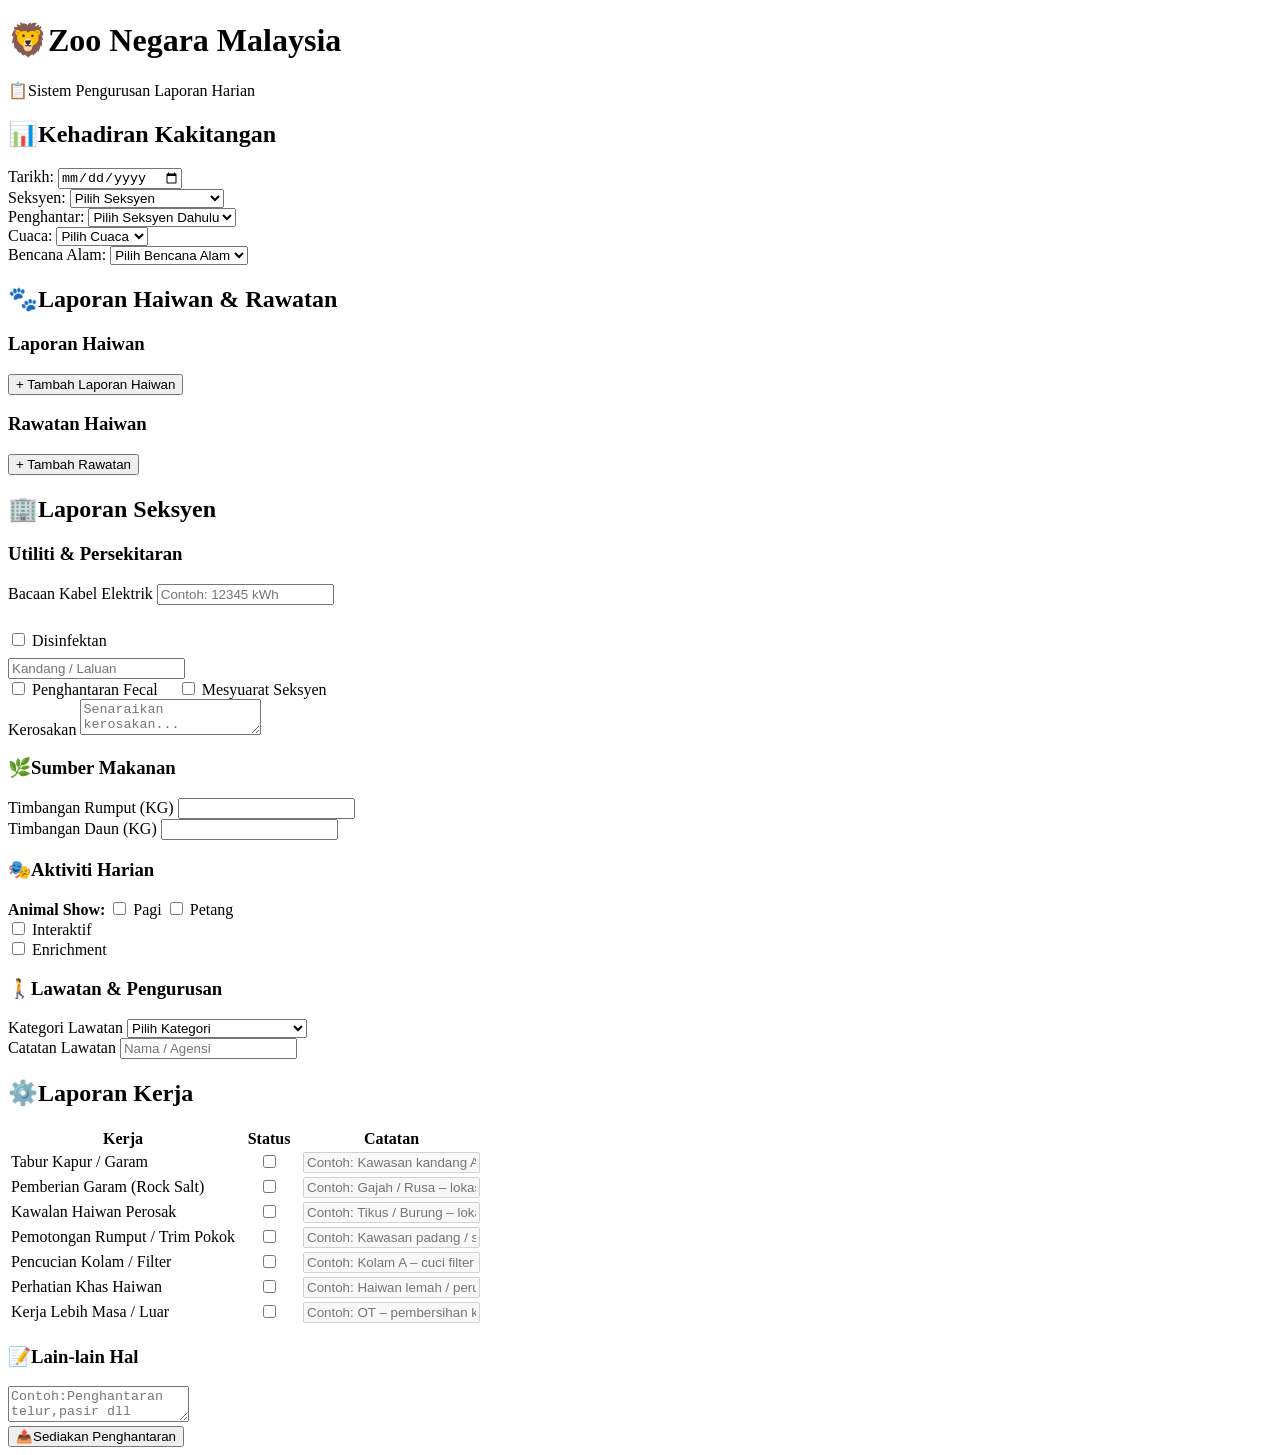
==== index.html @ 8c8c6f31 "Add initial index.html for zoo management system" ====
<!DOCTYPE html>
<html lang="ms">
<head>
  <meta charset="UTF-8">
  <meta name="viewport" content="width=device-width, initial-scale=1.0">
  <title>Laporan Harian Zoo - Sistem Pengurusan</title>

  <link rel="stylesheet" href="css/main.css">

  </head>

<body>

  <div class="main-container">

    <!-- ============================================
         HEADER SECTION
         ============================================ -->
    <div class="header">
      <h1>🦁Zoo Negara Malaysia</h1>
      <p>📋Sistem Pengurusan Laporan Harian</p>
    </div>

    <!-- ============================================
         1. KEHADIRAN KAKITANGAN (STAFF ATTENDANCE)
         ============================================ -->
    <div class="big-card">
      <h2>📊Kehadiran Kakitangan</h2>

      <div class="grid-2">
        <div>
          <label>Tarikh:</label>
          <input type="date" id="date" required>
        </div>

        <div>
          <label>Seksyen:</label>
          <select id="section" onchange="updateSubmitterAndTable()" required>
            <option value="">Pilih Seksyen</option>
            <option value="Children's World">Children's World</option>
            <option value="Show Amphitheatre">Show Amphitheatre</option>
            <option value="Bear Complex">Bear Complex</option>
            <option value="Reptile">Reptile</option>
            <option value="Savannah">Savannah</option>
            <option value="Mammal Kingdom 1">Mammal Kingdom 1</option>
            <option value="Ape Centre">Ape Centre</option>
            <option value="Carnivore">Carnivore</option>
            <option value="Mammal Kingdom 2">Mammal Kingdom 2</option>
            <option value="Gajah">Gajah</option>
            <option value="Bird House">Bird House</option>
            <option value="Hoof">Hoof</option>
            <option value="Panda Complex">Panda Complex</option>
            <option value="Biodiversity Garden">Biodiversity Garden</option>
            <option value="Aquarium">Aquarium</option>
            <option value="Indian Gaur/Capybara">Indian Gaur/Capybara</option>
            <option value="Holding Centre">Holding Centre</option>
            <option value="Enrichment Centre">Enrichment Centre</option>
            <option value="Hospital">Hospital</option>
          </select>
        </div>

        <div>
          <label>Penghantar:</label>
          <select id="submitter" required>
            <option value="">Pilih Seksyen Dahulu</option>
          </select>
        </div>

        <div>
          <label>Cuaca:</label>
          <select id="cuaca" required>
            <option value="">Pilih Cuaca</option>
            <option>Cerah</option>
            <option>Mendung</option>
            <option>Hujan</option>
            <option>Ribut</option>
            <option>Panas Terik</option>
          </select>
        </div>
      </div>

        <div>
          <label>Bencana Alam:</label>
          <select id="bencanaAlam" required>
            <option value="">Pilih Bencana Alam</option>
            <option>Banjir</option>
            <option>Pokok Tumbang</option>
            <option>Kebakaran</option>
            <option>Gempa Bumi</option>
          </select>
        </div>

      <div class="table-wrapper">
        <div id="staffTableDiv"></div>
      </div>
    </div>

    <!-- ============================================
         2. LAPORAN HAIWAN & RAWATAN (ANIMAL & TREATMENT REPORTS)
         ============================================ -->
    <div class="big-card">
      <h2>🐾Laporan Haiwan & Rawatan</h2>

      <!-- LAPORAN HAIWAN -->
      <div class="card">
        <h3>Laporan Haiwan</h3>
        <div id="animalReportContainer"></div>
        <button class="add-btn-soft" onclick="addAnimalEntry()">+ Tambah Laporan Haiwan</button>
      </div>

      <!-- RAWATAN HAIWAN -->
      <div class="card">
        <h3>Rawatan Haiwan</h3>
        <div id="treatmentContainer"></div>
        <button class="add-btn-soft" onclick="addTreatmentEntry()">+ Tambah Rawatan</button>
      </div>
    </div>

    <!-- ============================================
         3. LAPORAN SEKSYEN (SECTION REPORTS)
         ============================================ -->
    <div class="big-card">
      <h2>🏢Laporan Seksyen</h2>

      <!-- UTILITI & PERSEKITARAN -->
      <div class="card">
        <h3>Utiliti & Persekitaran</h3>
        <div class="grid-2">
          <div>
            <label>Bacaan Kabel Elektrik</label>
            <input type="text" id="bacaanElektrik" placeholder="Contoh: 12345 kWh">
          </div>

          <div>
            <div class="checkbox-group" style="margin-top: 25px; margin-bottom: 8px;">
              <input type="checkbox" id="disinfektan">
              <label>Disinfektan</label>
            </div>
            <input type="text" id="catatanSeksyen" placeholder="Kandang / Laluan">
          </div>

          <div class="span-2-desktop" style="display: flex; gap: 20px; flex-wrap: wrap;">
            <div class="checkbox-group">
              <input type="checkbox" id="fecalSubmit">
              <label>Penghantaran Fecal</label>
            </div>
            <div class="checkbox-group">
              <input type="checkbox" id="meetingSection">
              <label>Mesyuarat Seksyen</label>
            </div>
          </div>

          <div class="span-2-desktop">
            <label>Kerosakan</label>
            <textarea id="kerosakanSeksyen" oninput="autoNumberList(this)" placeholder="Senaraikan kerosakan..."></textarea>
          </div>
        </div>
      </div>

      <!-- SUMBER MAKANAN -->
      <div class="card">
        <h3>🌿Sumber Makanan</h3>
        <div class="grid-2">
          <div>
            <label>Timbangan Rumput (KG)</label>
            <input type="number" id="timbanganRumput" step="any" min="0">
          </div>
          <div>
            <label>Timbangan Daun (KG)</label>
            <input type="number" id="timbanganDaun" step="any" min="0">
          </div>
        </div>
      </div>

      <!-- AKTIVITI HARIAN -->
      <div class="card">
        <h3>🎭Aktiviti Harian</h3>
        <div class="grid-2">
          <div class="checkbox-group">
            <span style="font-weight: 600;">Animal Show:</span>
            <label style="margin:0;"><input type="checkbox" id="showPagi"> Pagi</label>
            <label style="margin:0;"><input type="checkbox" id="showPetang"> Petang</label>
          </div>

          <div class="checkbox-group">
            <input type="checkbox" id="interactiveShow">
            <label>Interaktif</label>
          </div>

          <div class="span-2-desktop" style="display: flex; align-items: center; gap: 15px; flex-wrap: wrap;">
            <div class="checkbox-group">
              <input type="checkbox" id="enrichment" onchange="toggleEnrichmentAnimal()">
              <label>Enrichment</label>
            </div>
            <input type="text" id="enrichmentAnimal" placeholder="Nama Haiwan" style="display: none; width: 200px;">
          </div>
        </div>
      </div>

      <!-- LAWATAN & PENGURUSAN -->
      <div class="card">
        <h3>🚶Lawatan & Pengurusan</h3>
        <div class="grid-2">
          <div>
            <label>Kategori Lawatan</label>
            <select id="lawatanKategori">
              <option value="">Pilih Kategori</option>
              <option>Pengawai / HOD / VIP</option>
              <option>Volunteer</option>
              <option>Program CSR</option>
              <option>Pengambaran / Temuduga</option>
            </select>
          </div>
          <div>
            <label>Catatan Lawatan</label>
            <input type="text" id="lawatanCatatan" placeholder="Nama / Agensi">
          </div>
        </div>
      </div>
    </div>

    <!-- ============================================
         4. LAPORAN KERJA (WORK REPORTS)
         ============================================ -->
    <div class="big-card">
      <h2>⚙️Laporan Kerja</h2>

      <!-- KERJA TABLE -->
      <div class="table-wrapper">
        <table class="kerjaTable">
          <thead>
            <tr>
              <th>Kerja</th>
              <th style="width: 60px; text-align: center;">Status</th>
              <th>Catatan</th>
            </tr>
          </thead>
          <tbody>
            <!-- ROW 1: TABUR KAPUR -->
            <tr>
              <td>Tabur Kapur / Garam</td>
              <td style="text-align: center;">
                <input type="checkbox" id="kerja1" onchange="toggleKerjaInput(1)">
              </td>
              <td>
                <input type="text" id="catatan_kerja1" class="kerjaInput" disabled placeholder="Contoh: Kawasan kandang A / sekitar laluan">
              </td>
            </tr>

            <!-- ROW 2: PEMBERIAN GARAM -->
            <tr>
              <td>Pemberian Garam (Rock Salt)</td>
              <td style="text-align: center;">
                <input type="checkbox" id="kerja2" onchange="toggleKerjaInput(2)">
              </td>
              <td>
                <input type="text" id="catatan_kerja2" class="kerjaInput" disabled placeholder="Contoh: Gajah / Rusa – lokasi kandang">
              </td>
            </tr>

            <!-- ROW 3: KAWALAN HAIWAN PEROSAK -->
            <tr>
              <td>Kawalan Haiwan Perosak</td>
              <td style="text-align: center;">
                <input type="checkbox" id="kerja3" onchange="toggleKerjaInput(3)">
              </td>
              <td>
                <input type="text" id="catatan_kerja3" class="kerjaInput" disabled placeholder="Contoh: Tikus / Burung – lokasi perangkap">
              </td>
            </tr>

            <!-- ROW 4: PEMOTONGAN RUMPUT -->
            <tr>
              <td>Pemotongan Rumput / Trim Pokok</td>
              <td style="text-align: center;">
                <input type="checkbox" id="kerja4" onchange="toggleKerjaInput(4)">
              </td>
              <td>
                <input type="text" id="catatan_kerja4" class="kerjaInput" disabled placeholder="Contoh: Kawasan padang / sekitar kandang">
              </td>
            </tr>

            <!-- ROW 5: PENCUCIAN KOLAM -->
            <tr>
              <td>Pencucian Kolam / Filter</td>
              <td style="text-align: center;">
                <input type="checkbox" id="kerja5" onchange="toggleKerjaInput(5)">
              </td>
              <td>
                <input type="text" id="catatan_kerja5" class="kerjaInput" disabled placeholder="Contoh: Kolam A – cuci filter / tukar air">
              </td>
            </tr>

            <!-- ROW 6: PERHATIAN KHAS HAIWAN -->
            <tr>
              <td>Perhatian Khas Haiwan</td>
              <td style="text-align: center;">
                <input type="checkbox" id="kerja6" onchange="toggleKerjaInput(6)">
              </td>
              <td>
                <input type="text" id="catatan_kerja6" class="kerjaInput" disabled placeholder="Contoh: Haiwan lemah / perubahan tingkah laku">
              </td>
            </tr>

            <!-- ROW 7: KERJA LEBIH MASA -->
            <tr>
              <td>Kerja Lebih Masa / Luar</td>
              <td style="text-align: center;">
                <input type="checkbox" id="kerja7" onchange="toggleKerjaInput(7)">
              </td>
              <td>
                <input type="text" id="catatan_kerja7" class="kerjaInput" disabled placeholder="Contoh: OT – pembersihan kandang / kerja luar – pemindahan haiwan">
              </td>
            </tr>
          </tbody>
        </table>
      </div>

      <!-- LAIN-LAIN HAL -->
      <div class="card" style="margin-top: 20px;">
        <h3>📝Lain-lain Hal</h3>
        <textarea id="lainLainKerja" oninput="autoNumberList(this)" placeholder="Contoh:Penghantaran telur,pasir dll"></textarea>
      </div>
    </div>

    <!-- ============================================
         5. SUBMIT BUTTONS
         ============================================ -->
    <div class="submit-center">
      <button class="submit-btn-green" onclick="prepareSubmit()">📤Sediakan Penghantaran</button>
      <button id="confirmBtn" class="submit-btn-green confirm" style="display: none;" onclick="confirmSubmit()">✅Sahkan Hantar</button>
    </div>

<script src="js/main.js"></script>
 
</body>

</html>
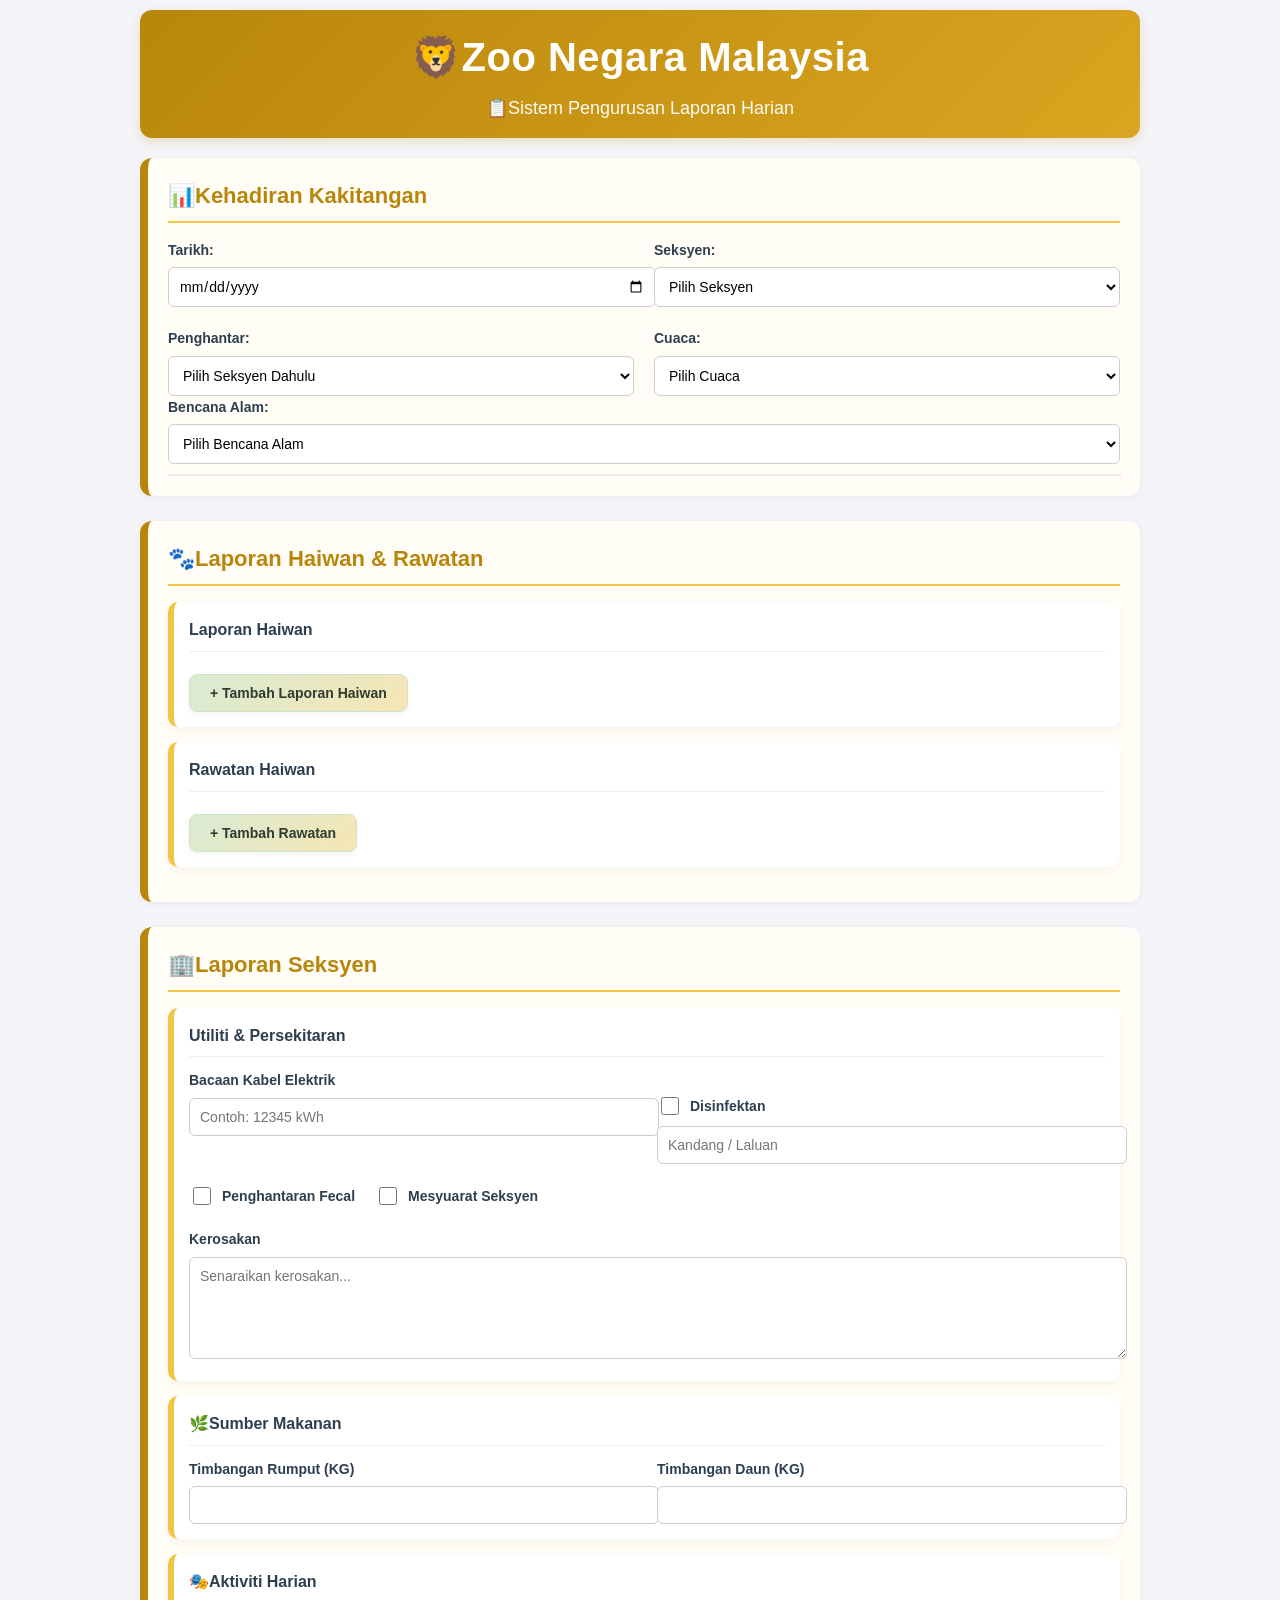
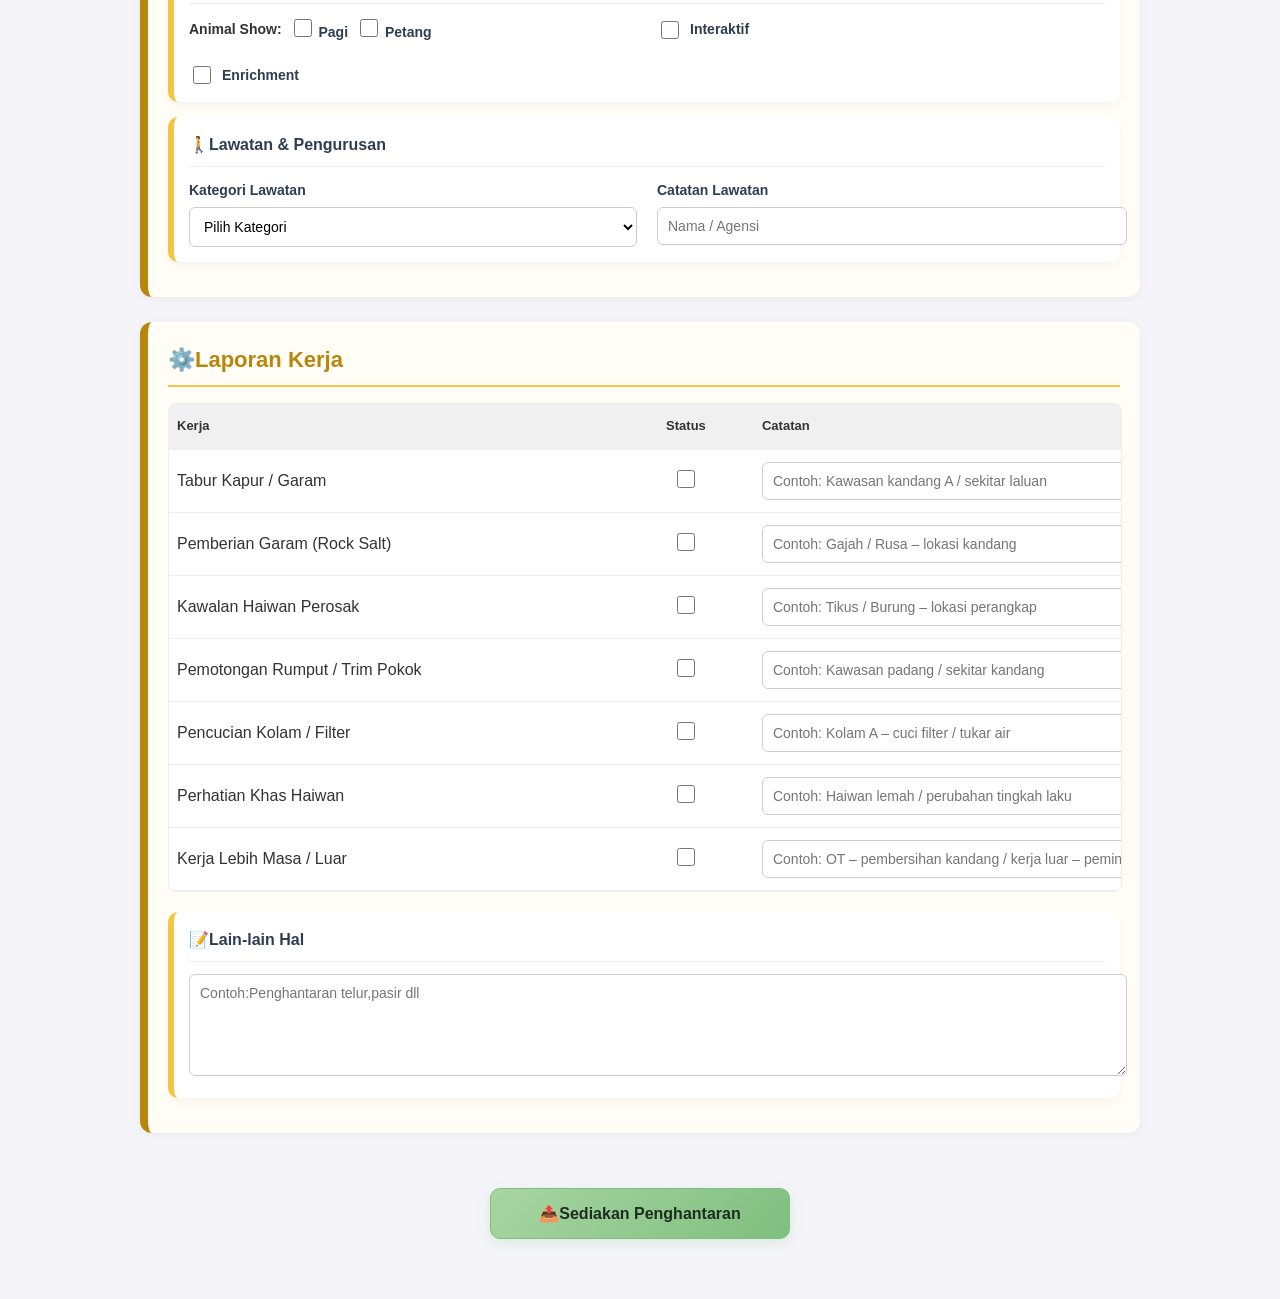
==== commit e0398b98: "Update stylesheet and script references in index.html" ====
--- a/index.html
+++ b/index.html
@@ -5,7 +5,7 @@
   <meta name="viewport" content="width=device-width, initial-scale=1.0">
   <title>Laporan Harian Zoo - Sistem Pengurusan</title>
 
-  <link rel="stylesheet" href="css/main.css">
+  <link rel="stylesheet" href="css/index.css">
 
   </head>
 
@@ -331,7 +331,7 @@
       <button id="confirmBtn" class="submit-btn-green confirm" style="display: none;" onclick="confirmSubmit()">✅Sahkan Hantar</button>
     </div>
 
-<script src="js/main.js"></script>
+<script src="js/index.js"></script>
  
 </body>
 
--- a/css/index.css
+++ b/css/index.css
@@ -0,0 +1,392 @@
+<style>
+    /* ============================================
+       1. RESET & BASE STYLES
+       ============================================ */
+    * {
+      box-sizing: border-box;
+      margin: 0;
+      padding: 0;
+    }
+
+    body {
+      font-family: -apple-system, BlinkMacSystemFont, 'Segoe UI', Roboto, Helvetica, Arial, sans-serif;
+      line-height: 1.6;
+      color: #333;
+      background-color: #f4f4f9;
+      margin: 0;
+      padding: 10px;
+    }
+
+    .main-container {
+      max-width: 1000px;
+      margin: 0 auto;
+    }
+
+    /* ============================================
+       2. HEADER SECTION
+       ============================================ */
+    .header {
+      text-align: center;
+      padding: 15px 0;
+      margin-bottom: 20px;
+      background: linear-gradient(135deg, #b8860b, #daa520);
+      border-radius: 12px;
+      color: white;
+      box-shadow: 0 4px 12px rgba(184, 134, 11, 0.2);
+    }
+
+    .header h1 {
+      margin: 0;
+      font-size: 40px;
+      font-weight: 700;
+      letter-spacing: 0.5px;
+    }
+
+    .header p {
+      margin: 5px 0 0;
+      font-size: 18px;
+      font-weight: 500;
+      opacity: 0.95;
+    }
+
+    /* ============================================
+       3. TYPOGRAPHY
+       ============================================ */
+    h2 {
+      font-size: 22px;
+      font-weight: 700;
+      margin: 0 0 16px 0;
+      color: #b8860b;
+      padding-bottom: 8px;
+      border-bottom: 2px solid #f4c542;
+    }
+
+    h3 {
+      margin-top: 0;
+      font-size: 16px;
+      font-weight: 600;
+      color: #2c3e50;
+      border-bottom: 1px solid #eee;
+      padding-bottom: 8px;
+      margin-bottom: 12px;
+    }
+
+    label {
+      font-weight: 600;
+      font-size: 14px;
+      display: block;
+      margin-bottom: 6px;
+      color: #2c3e50;
+    }
+
+    /* ============================================
+       4. LAYOUT UTILITIES
+       ============================================ */
+    .grid-2 {
+      display: grid;
+      grid-template-columns: 1fr;
+      gap: 15px;
+    }
+
+    @media (min-width: 768px) {
+      .grid-2 {
+        grid-template-columns: 1fr 1fr;
+        gap: 20px;
+      }
+
+      .span-2-desktop {
+        grid-column: span 2;
+      }
+    }
+
+    .checkbox-group {
+      display: flex;
+      align-items: center;
+      gap: 8px;
+      font-size: 14px;
+      flex-wrap: wrap;
+    }
+
+    .checkbox-group label {
+      margin: 0;
+      display: inline;
+    }
+
+    /* ============================================
+       5. CARDS & CONTAINERS
+       ============================================ */
+    .big-card {
+      padding: 20px;
+      margin-bottom: 25px;
+      border-radius: 12px;
+      border-left: 8px solid #b8860b;
+      background: #fffdf5;
+      box-shadow: 0 2px 8px rgba(0, 0, 0, 0.05);
+      transition: box-shadow 0.3s ease;
+    }
+
+    .big-card:hover {
+      box-shadow: 0 4px 16px rgba(0, 0, 0, 0.08);
+    }
+
+    .card {
+      background: white;
+      padding: 15px;
+      border-radius: 10px;
+      margin-bottom: 15px;
+      border-left: 6px solid #f4c542;
+      box-shadow: 0 4px 10px rgba(0, 0, 0, 0.04);
+      transition: transform 0.2s ease, box-shadow 0.2s ease;
+    }
+
+    .card:hover {
+      transform: translateY(-2px);
+      box-shadow: 0 6px 16px rgba(0, 0, 0, 0.08);
+    }
+
+    .table-wrapper {
+      width: 100%;
+      overflow-x: auto;
+      margin-top: 10px;
+      border-radius: 8px;
+      border: 1px solid #eee;
+      background: white;
+    }
+
+    /* ============================================
+       6. FORM INPUTS & CONTROLS
+       ============================================ */
+    input[type="text"],
+    input[type="date"],
+    input[type="number"],
+    select,
+    textarea {
+      width: 100%;
+      padding: 10px;
+      border: 1px solid #ccc;
+      border-radius: 6px;
+      font-size: 14px;
+      background-color: #fff;
+      font-family: inherit;
+      transition: border-color 0.2s ease, box-shadow 0.2s ease;
+    }
+
+    input[type="text"]:focus,
+    input[type="date"]:focus,
+    input[type="number"]:focus,
+    select:focus,
+    textarea:focus {
+      outline: none;
+      border-color: #b8860b;
+      box-shadow: 0 0 0 3px rgba(184, 134, 11, 0.1);
+    }
+
+    textarea {
+      resize: vertical;
+      min-height: 80px;
+    }
+
+    input[type="checkbox"],
+    input[type="radio"] {
+      width: 18px;
+      height: 18px;
+      cursor: pointer;
+      accent-color: #b8860b;
+    }
+
+    .kerjaInput {
+      width: 100%;
+      padding: 8px;
+      font-size: 14px;
+    }
+
+    /* ============================================
+       7. TABLE STYLES
+       ============================================ */
+    table {
+      width: 100%;
+      border-collapse: collapse;
+      background: white;
+    }
+
+    th,
+    td {
+      padding: 12px 8px;
+      text-align: left;
+      border-bottom: 1px solid #eee;
+    }
+
+    th {
+      background: #f9f9f9;
+      font-weight: 600;
+      font-size: 13px;
+      color: #2c3e50;
+    }
+
+    th:nth-child(2),
+    td:nth-child(2) {
+      text-align: center;
+      width: 120px;
+    }
+
+    tr:hover {
+      background-color: #f9f9f9;
+    }
+
+    #staffTableDiv table td:first-child {
+      font-weight: 600;
+      color: #2c3e50;
+    }
+
+    /* ROW COLOR STATUS */
+    .row-complete {
+      background-color: #d4edda !important;
+    }
+
+    .row-incomplete {
+      background-color: #fff3cd !important;
+    }
+
+    .kerjaTable th {
+      background: #f0f0f0;
+      color: #333;
+    }
+
+    /* ============================================
+       8. BUTTONS
+       ============================================ */
+    .add-btn-soft {
+      width: 100%;
+      padding: 12px;
+      margin-top: 10px;
+      background: linear-gradient(135deg, #d9ead3, #f6e6b4);
+      color: #2f3b2f;
+      border: 1px solid #cfe3c9;
+      border-radius: 8px;
+      font-weight: 600;
+      font-size: 14px;
+      cursor: pointer;
+      transition: all 0.3s ease;
+      box-shadow: 0 2px 6px rgba(0, 0, 0, 0.05);
+    }
+
+    .add-btn-soft:hover {
+      transform: translateY(-2px);
+      box-shadow: 0 4px 12px rgba(0, 0, 0, 0.1);
+      background: linear-gradient(135deg, #cfe9c8, #f3e1a6);
+    }
+
+    .add-btn-soft:active {
+      transform: scale(0.98);
+    }
+
+    @media (min-width: 600px) {
+      .add-btn-soft {
+        width: auto;
+        padding: 10px 20px;
+      }
+    }
+
+    .submit-btn-green {
+      padding: 15px 30px;
+      background: linear-gradient(135deg, #a8d5a2, #7fbf7f);
+      color: #1f2d1f;
+      border: 1px solid #7fbf7f;
+      border-radius: 10px;
+      font-weight: 700;
+      font-size: 16px;
+      cursor: pointer;
+      width: 100%;
+      max-width: 300px;
+      transition: all 0.3s ease;
+      box-shadow: 0 4px 12px rgba(127, 191, 127, 0.2);
+      display: inline-flex;
+      align-items: center;
+      justify-content: center;
+      gap: 8px;
+    }
+
+    .submit-btn-green:hover {
+      transform: translateY(-2px);
+      box-shadow: 0 6px 16px rgba(127, 191, 127, 0.35);
+      background: linear-gradient(135deg, #9fd09a, #74b774);
+    }
+
+    .submit-btn-green:active {
+      transform: scale(0.98);
+    }
+
+    .submit-btn-green.confirm {
+      background: linear-gradient(135deg, #7fbf7f, #6ba86f);
+    }
+
+    .submit-center {
+      text-align: center;
+      padding: 30px 0 50px 0;
+      display: flex;
+      flex-direction: column;
+      align-items: center;
+      gap: 15px;
+    }
+
+    /* ENTRY CARDS STYLING */
+    .entry-card {
+      margin-bottom: 15px;
+      padding: 15px;
+      background: #fff;
+      border: 1px solid #ddd;
+      border-radius: 8px;
+      box-shadow: 0 2px 6px rgba(0, 0, 0, 0.04);
+    }
+
+    .entry-header {
+      display: flex;
+      justify-content: space-between;
+      align-items: center;
+      margin-bottom: 12px;
+      gap: 10px;
+    }
+
+    .delete-btn {
+      background: #ff4d4d;
+      color: white;
+      border: none;
+      padding: 6px 15px;
+      border-radius: 5px;
+      cursor: pointer;
+      font-weight: 600;
+      transition: background 0.2s ease;
+    }
+
+    .delete-btn:hover {
+      background: #ff3333;
+    }
+
+    /* ============================================
+       9. RESPONSIVE DESIGN
+       ============================================ */
+    @media (max-width: 768px) {
+      .header h1 {
+        font-size: 28px;
+      }
+
+      h2 {
+        font-size: 18px;
+      }
+
+      .grid-2 {
+        grid-template-columns: 1fr;
+      }
+
+      th:nth-child(2),
+      td:nth-child(2) {
+        width: auto;
+      }
+
+      .submit-btn-green {
+        padding: 12px 24px;
+        font-size: 14px;
+      }
+    }
+
+  </style>
